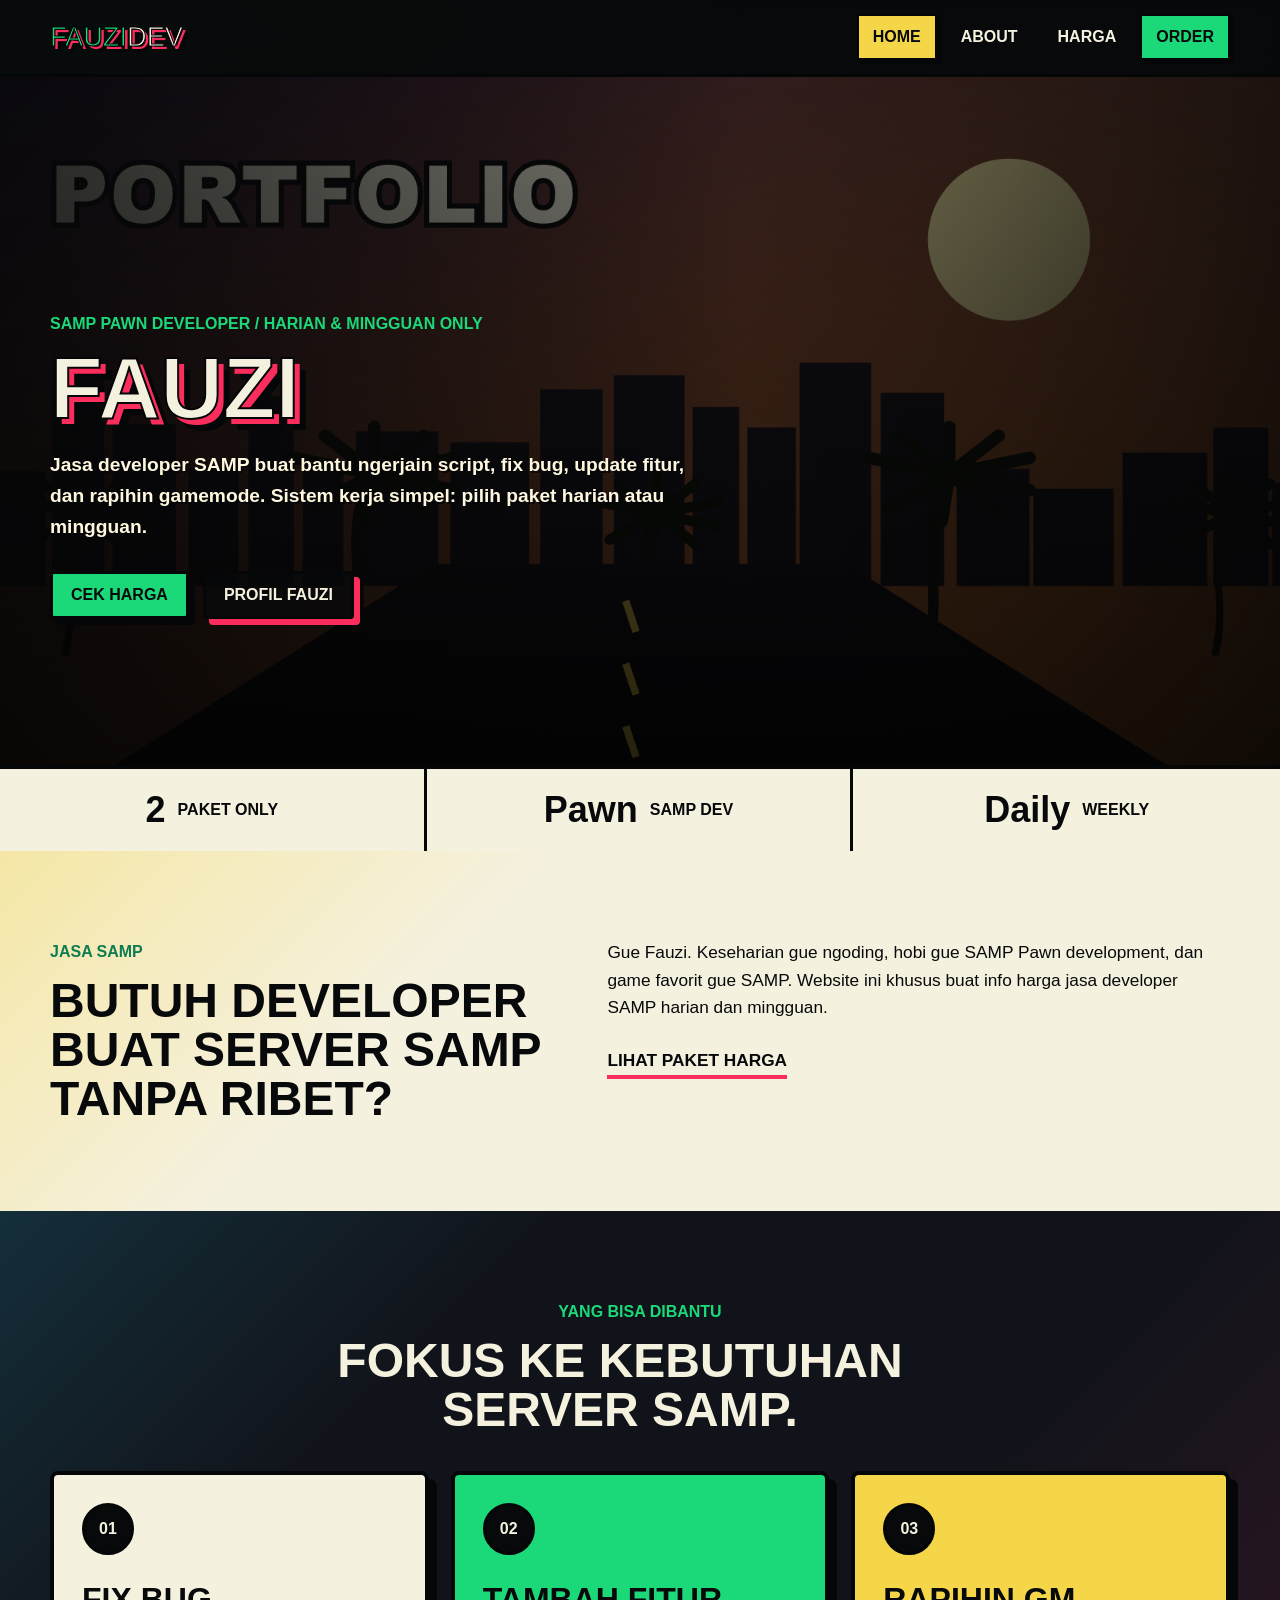
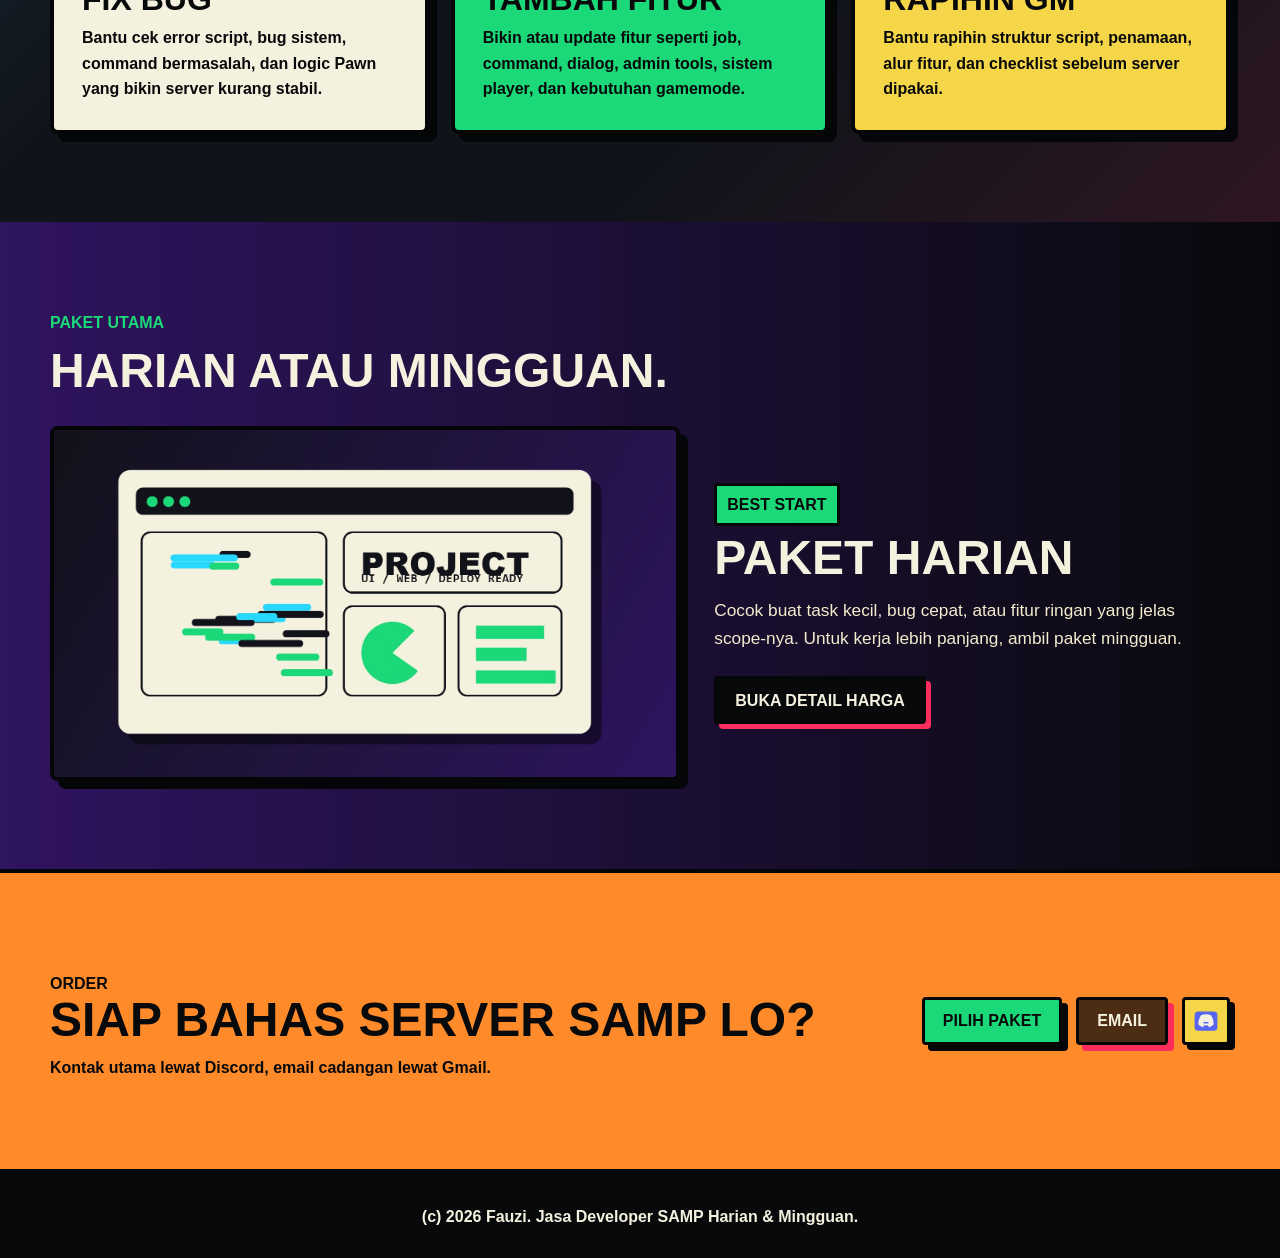
==== index.html @ d7836658 "Add files via upload" ====
<!doctype html>
<html lang="id">
  <head>
    <meta charset="utf-8">
    <meta name="viewport" content="width=device-width, initial-scale=1">
    <meta name="description" content="Jasa developer SAMP Pawn harian dan mingguan oleh Fauzi.">
    <title>Fauzi | Jasa Developer SAMP</title>
    <link rel="stylesheet" href="css/style.css">
    <link rel="icon" href="assets/icons/github-icon.svg" type="image/svg+xml">
  </head>
  <body>
    <a class="skip-link" href="#main-content">Lewati ke konten</a>

    <header class="site-header">
      <nav class="nav-shell" aria-label="Navigasi utama">
        <a class="brand" href="index.html" aria-label="Kembali ke beranda">
          <span>fauzi</span>dev
        </a>
        <button class="nav-toggle" type="button" aria-expanded="false" aria-controls="nav-menu" aria-label="Buka menu">
          <span></span>
          <span></span>
          <span></span>
        </button>
        <ul class="nav-menu" id="nav-menu">
          <li><a href="index.html">Home</a></li>
          <li><a href="about.html">About</a></li>
          <li><a href="projects.html">Harga</a></li>
          <li><a class="nav-cta" href="projects.html#harga">Order</a></li>
        </ul>
      </nav>
    </header>

    <main id="main-content">
      <section class="hero">
        <div class="hero-shade"></div>
        <div class="hero-content reveal">
          <p class="eyebrow">SAMP Pawn developer / harian &amp; mingguan only</p>
          <h1 class="graffiti-title" data-text="Fauzi">Fauzi</h1>
          <p class="hero-copy">
            Jasa developer SAMP buat bantu ngerjain script, fix bug, update fitur,
            dan rapihin gamemode. Sistem kerja simpel: pilih paket harian atau mingguan.
          </p>
          <div class="hero-actions">
            <a class="btn btn-primary" href="projects.html#harga">Cek Harga</a>
            <a class="btn btn-ghost" href="about.html">Profil Fauzi</a>
          </div>
        </div>

        <div class="hero-strip" aria-label="Ringkasan jasa">
          <div>
            <strong>2</strong>
            <span>Paket Only</span>
          </div>
          <div>
            <strong>Pawn</strong>
            <span>SAMP Dev</span>
          </div>
          <div>
            <strong>Daily</strong>
            <span>Weekly</span>
          </div>
        </div>
      </section>

      <section class="section intro-band">
        <div class="container two-column">
          <div class="section-heading reveal">
            <p class="eyebrow">Jasa SAMP</p>
            <h2>Butuh developer buat server SAMP tanpa ribet?</h2>
          </div>
          <div class="intro-copy reveal">
            <p>
              Gue Fauzi. Keseharian gue ngoding, hobi gue SAMP Pawn development,
              dan game favorit gue SAMP. Website ini khusus buat info harga jasa
              developer SAMP harian dan mingguan.
            </p>
            <a class="text-link" href="projects.html#harga">Lihat paket harga</a>
          </div>
        </div>
      </section>

      <section class="section skill-band">
        <div class="container">
          <div class="section-heading center reveal">
            <p class="eyebrow">Yang bisa dibantu</p>
            <h2>Fokus ke kebutuhan server SAMP.</h2>
          </div>
          <div class="skill-grid">
            <article class="skill-card reveal">
              <span class="skill-number">01</span>
              <h3>Fix Bug</h3>
              <p>Bantu cek error script, bug sistem, command bermasalah, dan logic Pawn yang bikin server kurang stabil.</p>
            </article>
            <article class="skill-card reveal">
              <span class="skill-number">02</span>
              <h3>Tambah Fitur</h3>
              <p>Bikin atau update fitur seperti job, command, dialog, admin tools, sistem player, dan kebutuhan gamemode.</p>
            </article>
            <article class="skill-card reveal">
              <span class="skill-number">03</span>
              <h3>Rapihin GM</h3>
              <p>Bantu rapihin struktur script, penamaan, alur fitur, dan checklist sebelum server dipakai.</p>
            </article>
          </div>
        </div>
      </section>

      <section class="section featured-band">
        <div class="container">
          <div class="section-heading reveal">
            <p class="eyebrow">Paket utama</p>
            <h2>Harian atau mingguan.</h2>
          </div>
          <div class="featured-project">
            <img src="assets/images/mockup-project1.jpg" alt="Mockup layanan developer SAMP">
            <div class="featured-copy reveal">
              <span class="project-tag">Best Start</span>
              <h3>Paket Harian</h3>
              <p>
                Cocok buat task kecil, bug cepat, atau fitur ringan yang jelas scope-nya.
                Untuk kerja lebih panjang, ambil paket mingguan.
              </p>
              <a class="btn btn-dark" href="projects.html#harga">Buka Detail Harga</a>
            </div>
          </div>
        </div>
      </section>

      <section class="section contact-band">
        <div class="container contact-panel reveal">
          <div>
            <p class="eyebrow">Order</p>
            <h2>Siap bahas server SAMP lo?</h2>
            <p>Kontak utama lewat Discord, email cadangan lewat Gmail.</p>
          </div>
          <div class="contact-actions">
            <a class="btn btn-primary" href="projects.html#harga">Pilih Paket</a>
            <a class="btn btn-ghost" href="mailto:Fluzyyxstore@gmail.com">Email</a>
            <a class="icon-link" href="https://discord.com/users/1318970252138385441" target="_blank" rel="noopener" aria-label="Buka Discord Fauzi" title="Discord Fauzi">
              <img src="assets/icons/discord-icon.svg" alt="">
            </a>
          </div>
        </div>
      </section>
    </main>

    <footer class="site-footer">
      <p>(c) <span id="year"></span> Fauzi. Jasa Developer SAMP Harian &amp; Mingguan.</p>
    </footer>

    <script src="js/script.js"></script>
  </body>
</html>
---- css/style.css ----
:root {
  --ink: #08090a;
  --ink-soft: #11131a;
  --paper: #f5f1df;
  --muted: #cfc6a9;
  --acid: #1bd978;
  --sun: #f5d648;
  --hot: #fb2d5d;
  --cyan: #28d8ff;
  --orange: #ff8a2a;
  --violet: #2f145f;
  --line: #050608;
  --max-width: 1180px;
  --radius: 8px;
  --shadow: 8px 8px 0 var(--line);
}

*,
*::before,
*::after {
  box-sizing: border-box;
  letter-spacing: 0;
}

html {
  scroll-behavior: smooth;
}

body {
  margin: 0;
  color: var(--paper);
  background: var(--ink);
  font-family: "Trebuchet MS", Arial, sans-serif;
  line-height: 1.6;
  overflow-x: hidden;
}

body::before {
  content: "";
  position: fixed;
  inset: 0;
  z-index: -1;
  pointer-events: none;
  background:
    repeating-linear-gradient(0deg, rgba(255, 255, 255, 0.035) 0 1px, transparent 1px 4px),
    linear-gradient(135deg, rgba(27, 217, 120, 0.12), transparent 35%),
    linear-gradient(315deg, rgba(251, 45, 93, 0.14), transparent 36%);
}

img {
  display: block;
  max-width: 100%;
}

a {
  color: inherit;
  text-decoration: none;
}

button,
input,
textarea {
  font: inherit;
}

.skip-link {
  position: absolute;
  top: -120px;
  left: 16px;
  z-index: 50;
  padding: 10px 14px;
  color: var(--ink);
  background: var(--sun);
  border: 3px solid var(--line);
}

.skip-link:focus {
  top: 16px;
}

.site-header {
  position: sticky;
  top: 0;
  z-index: 40;
  background: rgba(8, 9, 10, 0.9);
  border-bottom: 3px solid var(--line);
  backdrop-filter: blur(14px);
}

.nav-shell {
  width: min(100% - 32px, var(--max-width));
  height: 74px;
  margin: 0 auto;
  display: flex;
  align-items: center;
  justify-content: space-between;
  gap: 24px;
}

.brand {
  color: var(--paper);
  font-family: Impact, Haettenschweiler, "Arial Black", sans-serif;
  font-size: 1.7rem;
  line-height: 1;
  text-transform: uppercase;
  -webkit-text-stroke: 1px var(--line);
  text-shadow: 3px 3px 0 var(--hot), 6px 6px 0 var(--line);
  white-space: nowrap;
}

.brand span {
  color: var(--acid);
}

.nav-menu {
  display: flex;
  align-items: center;
  gap: 8px;
  padding: 0;
  margin: 0;
  list-style: none;
}

.nav-menu a {
  display: inline-flex;
  align-items: center;
  justify-content: center;
  min-height: 42px;
  padding: 8px 14px;
  color: var(--paper);
  border: 2px solid transparent;
  font-weight: 800;
  text-transform: uppercase;
}

.nav-menu a:hover,
.nav-menu a:focus-visible,
.nav-menu a[aria-current="page"] {
  color: var(--ink);
  background: var(--sun);
  border-color: var(--line);
  outline: none;
  box-shadow: 4px 4px 0 var(--line);
}

.nav-menu .nav-cta {
  color: var(--ink);
  background: var(--acid);
  border-color: var(--line);
  box-shadow: 4px 4px 0 var(--line);
}

.nav-toggle {
  width: 46px;
  height: 42px;
  display: none;
  flex-direction: column;
  align-items: center;
  justify-content: center;
  gap: 5px;
  color: var(--paper);
  background: var(--ink);
  border: 2px solid var(--paper);
  border-radius: 4px;
  cursor: pointer;
}

.nav-toggle span {
  width: 24px;
  height: 3px;
  background: currentColor;
}

.container {
  width: min(100% - 32px, var(--max-width));
  margin: 0 auto;
}

.section {
  padding: 88px 0;
}

.two-column {
  display: grid;
  grid-template-columns: minmax(0, 0.9fr) minmax(0, 1.1fr);
  gap: 48px;
  align-items: start;
}

.eyebrow {
  margin: 0 0 12px;
  color: var(--acid);
  font-weight: 900;
  text-transform: uppercase;
}

.section-heading h2,
.contact-panel h2,
.featured-copy h3,
.project-body h2,
.timeline-item h3 {
  margin: 0;
  font-family: Impact, Haettenschweiler, "Arial Black", sans-serif;
  line-height: 1.02;
  text-transform: uppercase;
}

.section-heading h2 {
  max-width: 720px;
  font-size: 3rem;
}

.section-heading.center {
  max-width: 760px;
  margin: 0 auto 36px;
  text-align: center;
}

.intro-copy {
  color: inherit;
  font-size: 1.08rem;
}

.intro-copy p:first-child {
  margin-top: 0;
}

.text-link {
  display: inline-flex;
  margin-top: 8px;
  color: var(--ink);
  font-weight: 900;
  text-transform: uppercase;
  border-bottom: 4px solid var(--hot);
}

.btn {
  min-height: 48px;
  display: inline-flex;
  align-items: center;
  justify-content: center;
  padding: 12px 18px;
  border: 3px solid var(--line);
  border-radius: 4px;
  font-weight: 900;
  line-height: 1.1;
  text-align: center;
  text-transform: uppercase;
  cursor: pointer;
  transition: transform 180ms ease, box-shadow 180ms ease, background 180ms ease;
}

.btn:hover,
.btn:focus-visible {
  transform: translate(-2px, -2px);
  outline: none;
}

.btn-primary {
  color: var(--ink);
  background: var(--acid);
  box-shadow: 6px 6px 0 var(--line);
}

.btn-ghost {
  color: var(--paper);
  background: rgba(8, 9, 10, 0.72);
  box-shadow: 6px 6px 0 var(--hot);
}

.btn-dark {
  color: var(--paper);
  background: var(--ink);
  box-shadow: 5px 5px 0 var(--hot);
}

.hero {
  min-height: 86vh;
  position: relative;
  display: flex;
  align-items: center;
  overflow: hidden;
  padding: 120px 24px 118px;
  background:
    linear-gradient(90deg, rgba(8, 9, 10, 0.82), rgba(8, 9, 10, 0.34) 58%, rgba(8, 9, 10, 0.78)),
    url("../assets/images/hero-street.jpg") center / cover no-repeat;
}

.hero-shade {
  position: absolute;
  inset: 0;
  background:
    linear-gradient(180deg, rgba(8, 9, 10, 0.2), rgba(8, 9, 10, 0.85)),
    repeating-linear-gradient(90deg, rgba(255, 255, 255, 0.06) 0 1px, transparent 1px 9px);
  mix-blend-mode: multiply;
}

.hero-content {
  position: relative;
  z-index: 1;
  width: min(100%, var(--max-width));
  margin: 0 auto;
}

.graffiti-title {
  max-width: 900px;
  margin: 0 0 22px;
  color: var(--paper);
  font-family: Impact, Haettenschweiler, "Arial Black", sans-serif;
  font-size: 5.4rem;
  line-height: 0.92;
  text-transform: uppercase;
  overflow-wrap: anywhere;
  -webkit-text-stroke: 2px var(--line);
  text-shadow: 6px 6px 0 var(--hot), 12px 12px 0 var(--line);
}

.graffiti-title.small {
  font-size: 4.3rem;
}

.hero-copy,
.page-lead {
  max-width: 650px;
  margin: 0 0 28px;
  color: #fff8df;
  font-size: 1.2rem;
  font-weight: 700;
  text-shadow: 2px 2px 0 var(--line);
}

.hero-actions,
.contact-actions,
.project-links {
  display: flex;
  flex-wrap: wrap;
  gap: 14px;
  align-items: center;
}

.hero-strip {
  position: absolute;
  right: 0;
  bottom: 0;
  left: 0;
  z-index: 2;
  display: grid;
  grid-template-columns: repeat(3, minmax(0, 1fr));
  color: var(--ink);
  background: var(--paper);
  border-top: 4px solid var(--line);
}

.hero-strip div {
  min-height: 82px;
  display: flex;
  align-items: center;
  justify-content: center;
  gap: 12px;
  padding: 14px;
  border-right: 3px solid var(--line);
}

.hero-strip div:last-child {
  border-right: 0;
}

.hero-strip strong {
  font-family: Impact, Haettenschweiler, "Arial Black", sans-serif;
  font-size: 2.25rem;
  line-height: 1;
}

.hero-strip span {
  font-weight: 900;
  text-transform: uppercase;
}

.intro-band,
.bio-band,
.projects-band {
  color: var(--ink);
  background:
    linear-gradient(135deg, rgba(245, 214, 72, 0.38), transparent 34%),
    var(--paper);
}

.intro-band .eyebrow,
.bio-band .eyebrow,
.projects-band .eyebrow {
  color: #0d7c50;
}

.skill-band {
  background:
    linear-gradient(135deg, rgba(40, 216, 255, 0.14), transparent 30%),
    linear-gradient(315deg, rgba(251, 45, 93, 0.12), transparent 36%),
    var(--ink-soft);
}

.skill-grid,
.project-grid,
.stats-grid {
  display: grid;
  grid-template-columns: repeat(3, minmax(0, 1fr));
  gap: 22px;
}

.skill-card,
.stat-card,
.project-card,
.timeline-item {
  border: 4px solid var(--line);
  border-radius: var(--radius);
  box-shadow: var(--shadow);
}

.skill-card {
  min-height: 260px;
  position: relative;
  padding: 28px;
  color: var(--ink);
  background: var(--paper);
}

.skill-card:nth-child(2) {
  background: var(--acid);
}

.skill-card:nth-child(3) {
  background: var(--sun);
}

.skill-number {
  display: inline-flex;
  width: 52px;
  height: 52px;
  align-items: center;
  justify-content: center;
  margin-bottom: 28px;
  color: var(--paper);
  background: var(--ink);
  border: 3px solid var(--line);
  border-radius: 50%;
  font-weight: 900;
}

.skill-card h3 {
  margin: 0 0 10px;
  font-family: Impact, Haettenschweiler, "Arial Black", sans-serif;
  font-size: 2rem;
  line-height: 1;
  text-transform: uppercase;
}

.skill-card p {
  margin: 0;
  font-weight: 700;
}

.featured-band {
  background:
    linear-gradient(90deg, rgba(47, 20, 95, 0.92), rgba(8, 9, 10, 0.98)),
    var(--violet);
}

.featured-project {
  display: grid;
  grid-template-columns: minmax(0, 1.1fr) minmax(320px, 0.9fr);
  gap: 34px;
  align-items: center;
  margin-top: 30px;
}

.featured-project img {
  width: 100%;
  aspect-ratio: 16 / 9;
  object-fit: cover;
  border: 4px solid var(--line);
  border-radius: var(--radius);
  box-shadow: var(--shadow);
}

.featured-copy {
  padding: 8px 0;
}

.featured-copy h3 {
  margin: 8px 0 14px;
  font-size: 3rem;
}

.featured-copy p {
  margin: 0 0 24px;
  color: #f4ebcf;
  font-size: 1.08rem;
}

.project-tag {
  display: inline-flex;
  padding: 6px 10px;
  color: var(--ink);
  background: var(--acid);
  border: 3px solid var(--line);
  border-radius: 3px;
  font-weight: 900;
  text-transform: uppercase;
}

.project-tag.pink {
  background: var(--hot);
}

.project-tag.yellow {
  background: var(--sun);
}

.contact-band {
  color: var(--ink);
  background: var(--orange);
  border-top: 4px solid var(--line);
  border-bottom: 4px solid var(--line);
}

.contact-panel {
  display: grid;
  grid-template-columns: minmax(0, 1fr) auto;
  gap: 28px;
  align-items: center;
}

.contact-panel .eyebrow {
  color: var(--ink);
}

.contact-panel h2 {
  font-size: 3rem;
}

.contact-panel p {
  margin: 10px 0 0;
  font-weight: 800;
}

.page-hero {
  min-height: 430px;
  display: flex;
  align-items: center;
  padding: 92px 0 74px;
  background:
    linear-gradient(90deg, rgba(8, 9, 10, 0.88), rgba(8, 9, 10, 0.45), rgba(8, 9, 10, 0.82)),
    url("../assets/images/hero-street.jpg") center / cover no-repeat;
  border-bottom: 4px solid var(--line);
}

.page-hero-grid {
  display: grid;
  grid-template-columns: minmax(0, 1fr) 340px;
  gap: 44px;
  align-items: center;
}

.page-hero p {
  max-width: 670px;
  margin: 0;
  color: #fff8df;
  font-size: 1.16rem;
  font-weight: 800;
  text-shadow: 2px 2px 0 var(--line);
}

.profile-frame {
  margin: 0;
}

.profile-frame img {
  width: 100%;
  aspect-ratio: 1;
  object-fit: cover;
  background: var(--sun);
  border: 5px solid var(--line);
  border-radius: var(--radius);
  box-shadow: var(--shadow);
}

.stats-band {
  background: var(--ink);
}

.stat-card {
  min-height: 155px;
  padding: 24px;
  color: var(--ink);
  background: var(--sun);
}

.stat-card:nth-child(2) {
  background: var(--acid);
}

.stat-card:nth-child(3) {
  background: var(--hot);
}

.stat-card:nth-child(4) {
  background: var(--cyan);
}

.stat-card strong {
  display: block;
  font-family: Impact, Haettenschweiler, "Arial Black", sans-serif;
  font-size: 2.4rem;
  line-height: 1;
  text-transform: uppercase;
}

.stat-card span {
  display: block;
  margin-top: 10px;
  font-weight: 900;
}

.timeline-band {
  background:
    linear-gradient(135deg, rgba(245, 214, 72, 0.12), transparent 32%),
    var(--ink-soft);
}

.timeline {
  display: grid;
  gap: 18px;
}

.timeline-item {
  display: grid;
  grid-template-columns: 110px minmax(0, 0.7fr) minmax(0, 1fr);
  gap: 22px;
  align-items: center;
  padding: 22px;
  color: var(--ink);
  background: var(--paper);
}

.timeline-item span {
  display: inline-flex;
  min-height: 48px;
  align-items: center;
  justify-content: center;
  color: var(--paper);
  background: var(--ink);
  border: 3px solid var(--line);
  border-radius: 4px;
  font-weight: 900;
}

.timeline-item h3 {
  font-size: 1.8rem;
}

.timeline-item p {
  margin: 0;
  font-weight: 700;
}

.filter-bar {
  display: flex;
  flex-wrap: wrap;
  gap: 12px;
  margin-bottom: 28px;
}

.filter-btn {
  min-height: 44px;
  padding: 9px 16px;
  color: var(--ink);
  background: var(--paper);
  border: 3px solid var(--line);
  border-radius: 4px;
  font-weight: 900;
  text-transform: uppercase;
  cursor: pointer;
  box-shadow: 4px 4px 0 var(--line);
}

.filter-btn.active,
.filter-btn:hover,
.filter-btn:focus-visible {
  background: var(--acid);
  outline: none;
}

.project-card {
  overflow: hidden;
  color: var(--ink);
  background: var(--paper);
}

.project-card[hidden] {
  display: none;
}

.project-card img {
  width: 100%;
  aspect-ratio: 16 / 9;
  object-fit: cover;
  border-bottom: 4px solid var(--line);
}

.project-body {
  padding: 20px;
}

.project-body h2 {
  margin-top: 14px;
  font-size: 2.1rem;
}

.project-body p {
  margin: 10px 0 18px;
  font-weight: 700;
}

.project-body .price {
  display: inline-flex;
  margin: 14px 0 8px;
  padding: 7px 11px;
  color: var(--paper);
  background: var(--ink);
  border: 3px solid var(--line);
  border-radius: 4px;
  font-family: Impact, Haettenschweiler, "Arial Black", sans-serif;
  font-size: 1.55rem;
  line-height: 1;
  text-transform: uppercase;
  box-shadow: 4px 4px 0 var(--hot);
}

.tech-list {
  display: flex;
  flex-wrap: wrap;
  gap: 8px;
  margin-bottom: 20px;
}

.tech-list span {
  padding: 5px 9px;
  color: var(--paper);
  background: var(--ink);
  border-radius: 3px;
  font-size: 0.9rem;
  font-weight: 900;
}

.icon-link {
  width: 48px;
  height: 48px;
  display: inline-flex;
  align-items: center;
  justify-content: center;
  background: var(--sun);
  border: 3px solid var(--line);
  border-radius: 4px;
  box-shadow: 5px 5px 0 var(--line);
}

.icon-link img {
  width: 28px;
  height: 28px;
  border: 0;
}

.site-footer {
  padding: 28px 16px;
  color: var(--paper);
  background: var(--ink);
  border-top: 3px solid var(--line);
  text-align: center;
}

.site-footer p {
  margin: 0;
  font-weight: 800;
}

.reveal {
  opacity: 0;
  transform: translateY(18px);
  transition: opacity 520ms ease, transform 520ms ease;
}

.reveal.visible {
  opacity: 1;
  transform: translateY(0);
}

@media (max-width: 980px) {
  .nav-toggle {
    display: inline-flex;
  }

  .nav-menu {
    position: fixed;
    top: 74px;
    right: 0;
    left: 0;
    display: grid;
    gap: 0;
    padding: 12px 16px 18px;
    background: rgba(8, 9, 10, 0.96);
    border-bottom: 4px solid var(--line);
    transform: translateY(-130%);
    transition: transform 220ms ease;
  }

  .nav-open .nav-menu {
    transform: translateY(0);
  }

  .nav-menu a {
    justify-content: flex-start;
    min-height: 50px;
  }

  .graffiti-title {
    font-size: 4rem;
  }

  .graffiti-title.small {
    font-size: 3.4rem;
  }

  .two-column,
  .featured-project,
  .page-hero-grid,
  .contact-panel {
    grid-template-columns: 1fr;
  }

  .skill-grid,
  .project-grid,
  .stats-grid {
    grid-template-columns: repeat(2, minmax(0, 1fr));
  }

  .timeline-item {
    grid-template-columns: 90px minmax(0, 1fr);
  }

  .timeline-item p {
    grid-column: 2;
  }

  .profile-frame {
    max-width: 340px;
  }
}

@media (max-width: 680px) {
  .nav-shell {
    width: min(100% - 24px, var(--max-width));
  }

  .brand {
    font-size: 1.35rem;
    text-shadow: 2px 2px 0 var(--hot), 4px 4px 0 var(--line);
  }

  .hero {
    min-height: auto;
    align-items: flex-start;
    padding: 112px 16px 0;
  }

  .hero-content {
    padding-bottom: 34px;
  }

  .graffiti-title,
  .graffiti-title.small {
    font-size: 2.8rem;
    text-shadow: 4px 4px 0 var(--hot), 8px 8px 0 var(--line);
  }

  .hero-copy,
  .page-lead,
  .page-hero p {
    font-size: 1rem;
  }

  .hero-strip {
    position: relative;
    grid-template-columns: 1fr;
    margin: 0 -16px;
  }

  .hero-strip div {
    justify-content: space-between;
    min-height: 68px;
    border-right: 0;
    border-bottom: 3px solid var(--line);
  }

  .hero-strip div:last-child {
    border-bottom: 0;
  }

  .section {
    padding: 64px 0;
  }

  .section-heading h2,
  .featured-copy h3,
  .contact-panel h2 {
    font-size: 2.25rem;
  }

  .skill-grid,
  .project-grid,
  .stats-grid {
    grid-template-columns: 1fr;
  }

  .skill-card {
    min-height: 220px;
  }

  .page-hero {
    min-height: 360px;
    padding: 76px 0 56px;
  }

  .timeline-item {
    grid-template-columns: 1fr;
  }

  .timeline-item p {
    grid-column: auto;
  }

  .hero-actions,
  .contact-actions,
  .project-links {
    align-items: stretch;
  }

  .btn {
    width: 100%;
  }

  .icon-link {
    width: 100%;
  }
}

@media (prefers-reduced-motion: reduce) {
  html {
    scroll-behavior: auto;
  }

  *,
  *::before,
  *::after {
    transition-duration: 0.01ms !important;
    animation-duration: 0.01ms !important;
    animation-iteration-count: 1 !important;
  }

  .reveal {
    opacity: 1;
    transform: none;
  }
}
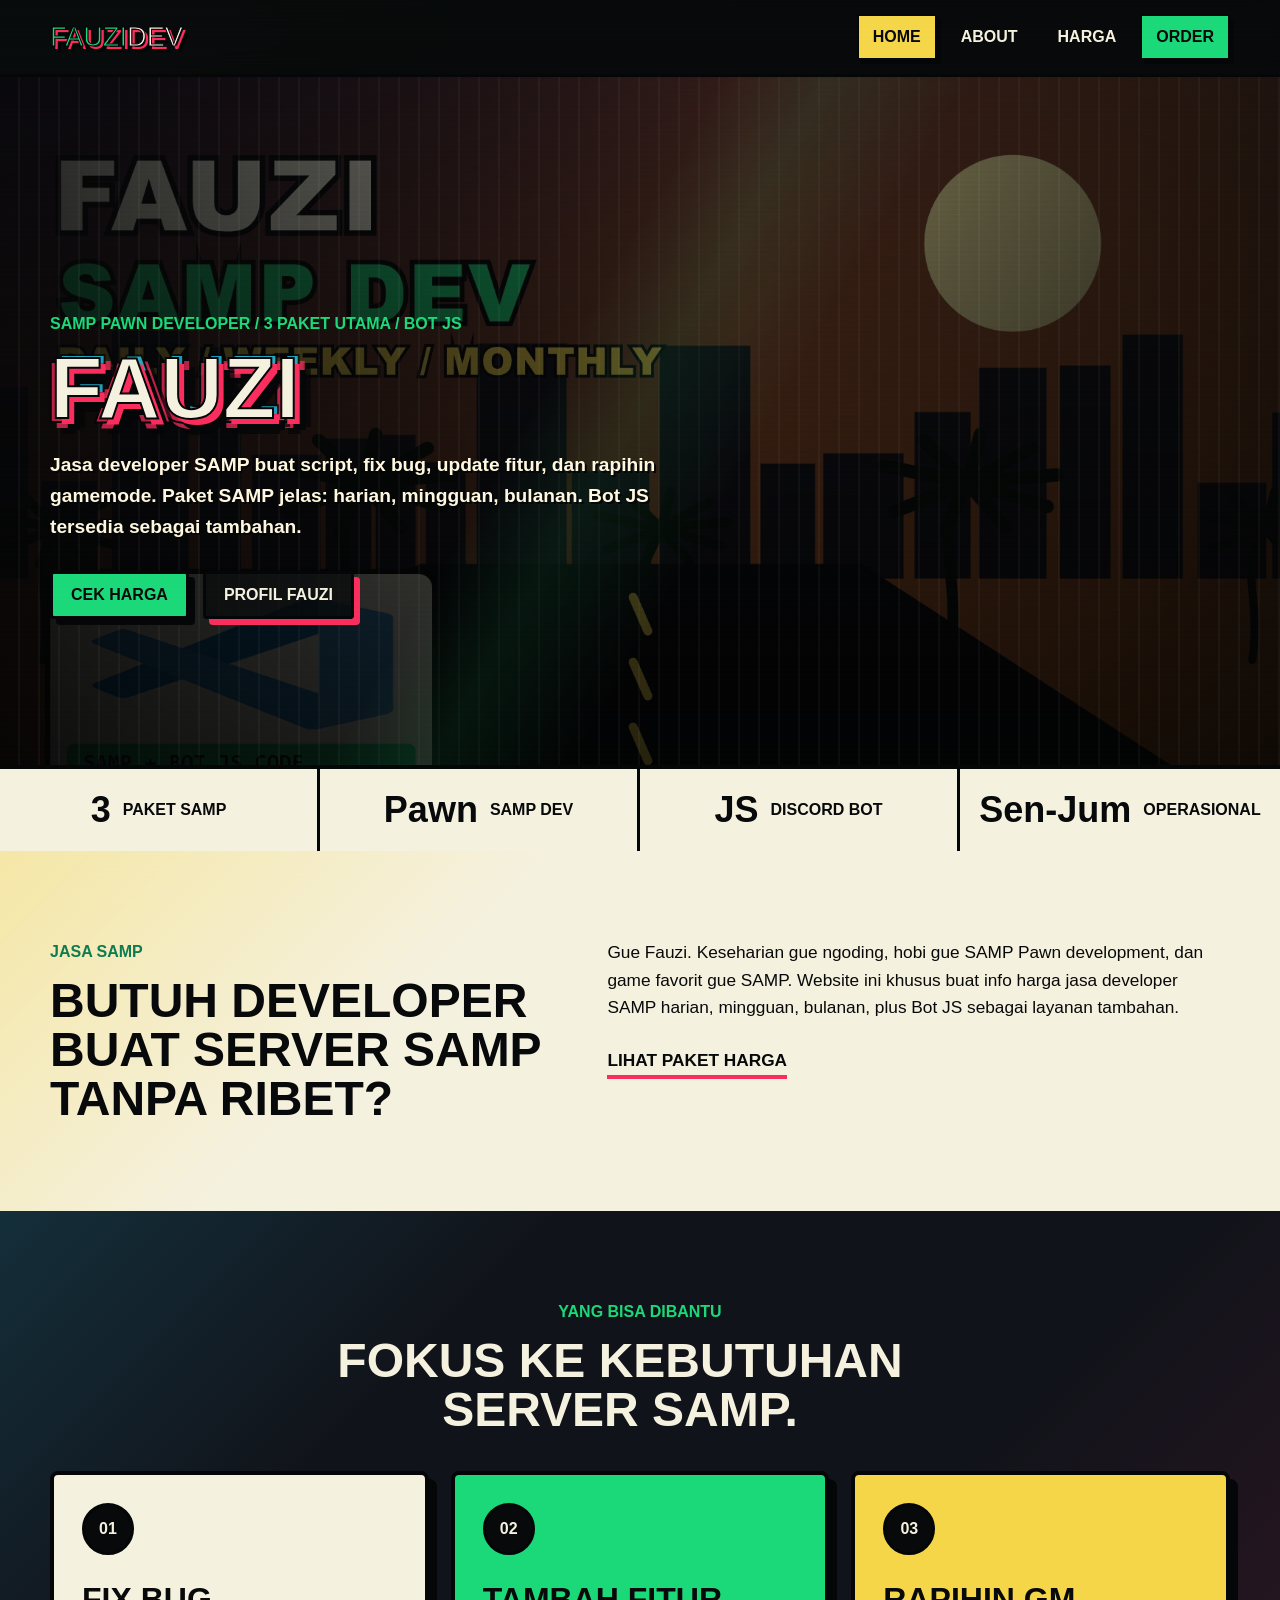
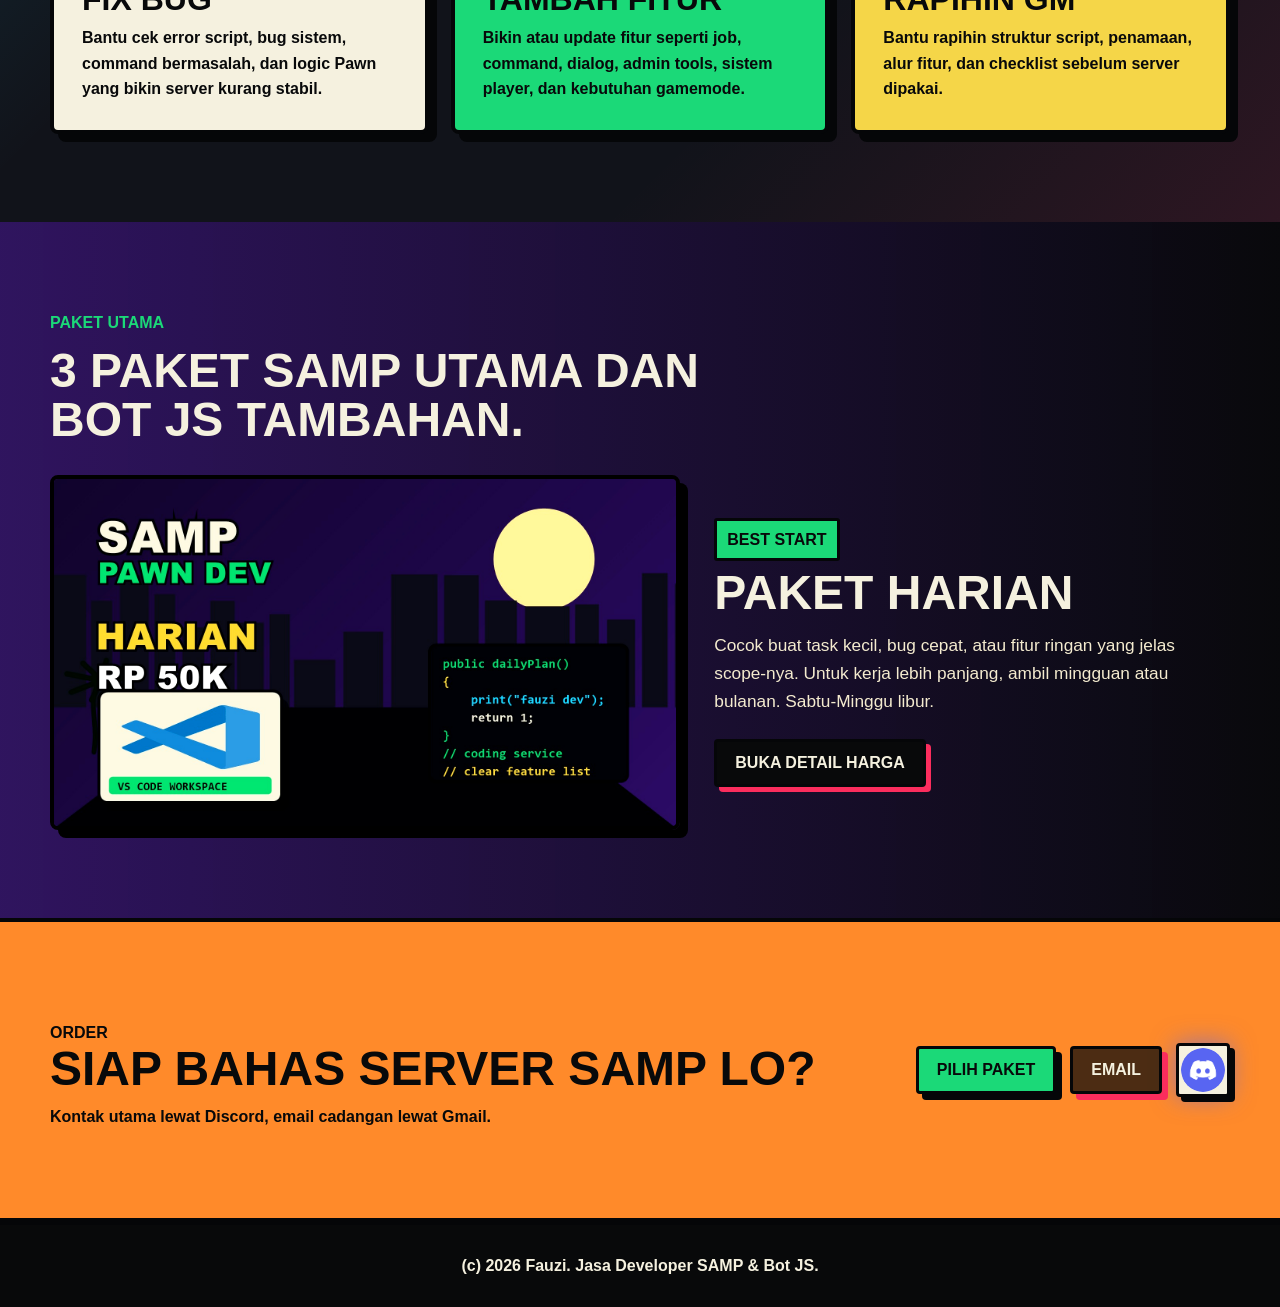
==== commit 191791ca: "Add files via upload" ====
--- a/index.html
+++ b/index.html
@@ -3,7 +3,7 @@
   <head>
     <meta charset="utf-8">
     <meta name="viewport" content="width=device-width, initial-scale=1">
-    <meta name="description" content="Jasa developer SAMP Pawn harian dan mingguan oleh Fauzi.">
+    <meta name="description" content="Jasa developer SAMP Pawn dan Bot JS oleh Fauzi, paket harian, mingguan, bulanan, dan bot Discord.">
     <title>Fauzi | Jasa Developer SAMP</title>
     <link rel="stylesheet" href="css/style.css">
     <link rel="icon" href="assets/icons/github-icon.svg" type="image/svg+xml">
@@ -34,11 +34,11 @@
       <section class="hero">
         <div class="hero-shade"></div>
         <div class="hero-content reveal">
-          <p class="eyebrow">SAMP Pawn developer / harian &amp; mingguan only</p>
+          <p class="eyebrow">SAMP Pawn developer / 3 paket utama / Bot JS</p>
           <h1 class="graffiti-title" data-text="Fauzi">Fauzi</h1>
           <p class="hero-copy">
-            Jasa developer SAMP buat bantu ngerjain script, fix bug, update fitur,
-            dan rapihin gamemode. Sistem kerja simpel: pilih paket harian atau mingguan.
+            Jasa developer SAMP buat script, fix bug, update fitur, dan rapihin gamemode.
+            Paket SAMP jelas: harian, mingguan, bulanan. Bot JS tersedia sebagai tambahan.
           </p>
           <div class="hero-actions">
             <a class="btn btn-primary" href="projects.html#harga">Cek Harga</a>
@@ -48,16 +48,20 @@
 
         <div class="hero-strip" aria-label="Ringkasan jasa">
           <div>
-            <strong>2</strong>
-            <span>Paket Only</span>
+            <strong>3</strong>
+            <span>Paket SAMP</span>
           </div>
           <div>
             <strong>Pawn</strong>
             <span>SAMP Dev</span>
           </div>
           <div>
-            <strong>Daily</strong>
-            <span>Weekly</span>
+            <strong>JS</strong>
+            <span>Discord Bot</span>
+          </div>
+          <div>
+            <strong>Sen-Jum</strong>
+            <span>Operasional</span>
           </div>
         </div>
       </section>
@@ -72,7 +76,7 @@
             <p>
               Gue Fauzi. Keseharian gue ngoding, hobi gue SAMP Pawn development,
               dan game favorit gue SAMP. Website ini khusus buat info harga jasa
-              developer SAMP harian dan mingguan.
+              developer SAMP harian, mingguan, bulanan, plus Bot JS sebagai layanan tambahan.
             </p>
             <a class="text-link" href="projects.html#harga">Lihat paket harga</a>
           </div>
@@ -109,16 +113,16 @@
         <div class="container">
           <div class="section-heading reveal">
             <p class="eyebrow">Paket utama</p>
-            <h2>Harian atau mingguan.</h2>
+            <h2>3 paket SAMP utama dan Bot JS tambahan.</h2>
           </div>
           <div class="featured-project">
-            <img src="assets/images/mockup-project1.jpg" alt="Mockup layanan developer SAMP">
+            <img src="assets/images/price-daily.jpg" alt="Poster paket harian developer SAMP">
             <div class="featured-copy reveal">
               <span class="project-tag">Best Start</span>
               <h3>Paket Harian</h3>
               <p>
                 Cocok buat task kecil, bug cepat, atau fitur ringan yang jelas scope-nya.
-                Untuk kerja lebih panjang, ambil paket mingguan.
+                Untuk kerja lebih panjang, ambil mingguan atau bulanan. Sabtu-Minggu libur.
               </p>
               <a class="btn btn-dark" href="projects.html#harga">Buka Detail Harga</a>
             </div>
@@ -136,8 +140,8 @@
           <div class="contact-actions">
             <a class="btn btn-primary" href="projects.html#harga">Pilih Paket</a>
             <a class="btn btn-ghost" href="mailto:Fluzyyxstore@gmail.com">Email</a>
-            <a class="icon-link" href="https://discord.com/users/1318970252138385441" target="_blank" rel="noopener" aria-label="Buka Discord Fauzi" title="Discord Fauzi">
-              <img src="assets/icons/discord-icon.svg" alt="">
+            <a class="icon-link discord-link discord-order" href="https://discord.com/users/1318970252138385441" target="_blank" rel="noopener" data-message="Halo kak, saya ingin bertanya tentang jasa dev SAMP. Fitur fitur yang saya butuhkan:" aria-label="Buka Discord Fauzi" title="Discord Fauzi">
+              <img src="assets/icons/discord-logo.png" alt="">
             </a>
           </div>
         </div>
@@ -145,7 +149,7 @@
     </main>
 
     <footer class="site-footer">
-      <p>(c) <span id="year"></span> Fauzi. Jasa Developer SAMP Harian &amp; Mingguan.</p>
+      <p>(c) <span id="year"></span> Fauzi. Jasa Developer SAMP &amp; Bot JS.</p>
     </footer>
 
     <script src="js/script.js"></script>
--- a/css/style.css
+++ b/css/style.css
@@ -47,6 +47,18 @@
     linear-gradient(315deg, rgba(251, 45, 93, 0.14), transparent 36%);
 }
 
+body::after {
+  content: "";
+  position: fixed;
+  inset: 0;
+  z-index: 60;
+  pointer-events: none;
+  opacity: 0.18;
+  background: repeating-linear-gradient(0deg, rgba(255, 255, 255, 0.14) 0 1px, transparent 1px 5px);
+  mix-blend-mode: overlay;
+  animation: scan-drift 7s linear infinite;
+}
+
 img {
   display: block;
   max-width: 100%;
@@ -235,6 +247,7 @@
 }
 
 .btn {
+  position: relative;
   min-height: 48px;
   display: inline-flex;
   align-items: center;
@@ -247,13 +260,31 @@
   text-align: center;
   text-transform: uppercase;
   cursor: pointer;
+  overflow: hidden;
   transition: transform 180ms ease, box-shadow 180ms ease, background 180ms ease;
+}
+
+.btn::after {
+  content: "";
+  position: absolute;
+  top: -90%;
+  left: -45%;
+  width: 34%;
+  height: 280%;
+  background: rgba(255, 255, 255, 0.42);
+  transform: rotate(22deg) translateX(-260%);
+  transition: transform 480ms ease;
 }
 
 .btn:hover,
 .btn:focus-visible {
   transform: translate(-2px, -2px);
   outline: none;
+}
+
+.btn:hover::after,
+.btn:focus-visible::after {
+  transform: rotate(22deg) translateX(640%);
 }
 
 .btn-primary {
@@ -284,11 +315,27 @@
   background:
     linear-gradient(90deg, rgba(8, 9, 10, 0.82), rgba(8, 9, 10, 0.34) 58%, rgba(8, 9, 10, 0.78)),
     url("../assets/images/hero-street.jpg") center / cover no-repeat;
+  animation: hero-pan 18s ease-in-out infinite alternate;
+}
+
+.hero::before {
+  content: "";
+  position: absolute;
+  inset: 0;
+  z-index: 1;
+  pointer-events: none;
+  background:
+    linear-gradient(120deg, transparent 0 42%, rgba(27, 217, 120, 0.2) 48%, transparent 56%),
+    repeating-linear-gradient(90deg, transparent 0 18px, rgba(255, 255, 255, 0.08) 18px 20px);
+  opacity: 0.42;
+  mix-blend-mode: screen;
+  animation: neon-sweep 5.5s ease-in-out infinite;
 }
 
 .hero-shade {
   position: absolute;
   inset: 0;
+  z-index: 0;
   background:
     linear-gradient(180deg, rgba(8, 9, 10, 0.2), rgba(8, 9, 10, 0.85)),
     repeating-linear-gradient(90deg, rgba(255, 255, 255, 0.06) 0 1px, transparent 1px 9px);
@@ -297,12 +344,15 @@
 
 .hero-content {
   position: relative;
-  z-index: 1;
+  z-index: 2;
   width: min(100%, var(--max-width));
   margin: 0 auto;
 }
 
 .graffiti-title {
+  position: relative;
+  display: inline-block;
+  isolation: isolate;
   max-width: 900px;
   margin: 0 0 22px;
   color: var(--paper);
@@ -313,6 +363,30 @@
   overflow-wrap: anywhere;
   -webkit-text-stroke: 2px var(--line);
   text-shadow: 6px 6px 0 var(--hot), 12px 12px 0 var(--line);
+}
+
+.graffiti-title::before,
+.graffiti-title::after {
+  content: attr(data-text);
+  position: absolute;
+  inset: 0;
+  pointer-events: none;
+  -webkit-text-stroke: 2px var(--line);
+  opacity: 0.72;
+}
+
+.graffiti-title::before {
+  color: var(--cyan);
+  z-index: -1;
+  transform: translate(5px, -3px);
+  animation: glitch-shift 2.4s steps(2, end) infinite;
+}
+
+.graffiti-title::after {
+  color: var(--hot);
+  z-index: -2;
+  transform: translate(-5px, 4px);
+  animation: glitch-shift 2.9s steps(2, end) infinite reverse;
 }
 
 .graffiti-title.small {
@@ -343,9 +417,9 @@
   right: 0;
   bottom: 0;
   left: 0;
-  z-index: 2;
+  z-index: 3;
   display: grid;
-  grid-template-columns: repeat(3, minmax(0, 1fr));
+  grid-template-columns: repeat(4, minmax(0, 1fr));
   color: var(--ink);
   background: var(--paper);
   border-top: 4px solid var(--line);
@@ -382,6 +456,15 @@
   color: var(--ink);
   background:
     linear-gradient(135deg, rgba(245, 214, 72, 0.38), transparent 34%),
+    var(--paper);
+}
+
+.projects-band {
+  background:
+    linear-gradient(135deg, rgba(245, 214, 72, 0.32), transparent 30%),
+    linear-gradient(315deg, rgba(88, 101, 242, 0.16), transparent 34%),
+    repeating-linear-gradient(90deg, rgba(8, 9, 10, 0.045) 0 1px, transparent 1px 38px),
+    repeating-linear-gradient(0deg, rgba(8, 9, 10, 0.035) 0 1px, transparent 1px 38px),
     var(--paper);
 }
 
@@ -404,6 +487,15 @@
   display: grid;
   grid-template-columns: repeat(3, minmax(0, 1fr));
   gap: 22px;
+}
+
+.project-grid,
+.stats-grid {
+  grid-template-columns: repeat(4, minmax(0, 1fr));
+}
+
+.package-heading {
+  margin-bottom: 28px;
 }
 
 .skill-card,
@@ -421,6 +513,7 @@
   padding: 28px;
   color: var(--ink);
   background: var(--paper);
+  transition: transform 200ms ease, box-shadow 200ms ease;
 }
 
 .skill-card:nth-child(2) {
@@ -456,6 +549,11 @@
 .skill-card p {
   margin: 0;
   font-weight: 700;
+}
+
+.skill-card:hover {
+  transform: translate(-4px, -6px) rotate(-1deg);
+  box-shadow: 12px 12px 0 var(--line);
 }
 
 .featured-band {
@@ -479,6 +577,7 @@
   border: 4px solid var(--line);
   border-radius: var(--radius);
   box-shadow: var(--shadow);
+  filter: saturate(1.14) contrast(1.08);
 }
 
 .featured-copy {
@@ -513,6 +612,15 @@
 
 .project-tag.yellow {
   background: var(--sun);
+}
+
+.project-tag.cyan {
+  background: var(--cyan);
+}
+
+.project-tag.blue {
+  color: var(--paper);
+  background: #5865f2;
 }
 
 .contact-band {
@@ -687,12 +795,39 @@
 .filter-btn:focus-visible {
   background: var(--acid);
   outline: none;
+  box-shadow: 4px 4px 0 var(--line), 0 0 22px rgba(27, 217, 120, 0.5);
 }
 
 .project-card {
+  position: relative;
   overflow: hidden;
   color: var(--ink);
   background: var(--paper);
+  transform-style: preserve-3d;
+  transition: transform 220ms ease, box-shadow 220ms ease;
+}
+
+.project-card::before {
+  content: "</>";
+  position: absolute;
+  right: 12px;
+  bottom: 8px;
+  z-index: 0;
+  color: rgba(8, 9, 10, 0.06);
+  font-family: Consolas, monospace;
+  font-size: 5rem;
+  font-weight: 900;
+  line-height: 1;
+}
+
+.project-card::after {
+  content: "";
+  position: absolute;
+  inset: 0;
+  pointer-events: none;
+  background: linear-gradient(115deg, transparent 0 38%, rgba(255, 255, 255, 0.42) 48%, transparent 58%);
+  transform: translateX(-130%);
+  transition: transform 620ms ease;
 }
 
 .project-card[hidden] {
@@ -704,9 +839,29 @@
   aspect-ratio: 16 / 9;
   object-fit: cover;
   border-bottom: 4px solid var(--line);
+  filter: saturate(1.18) contrast(1.1);
+  transition: transform 260ms ease;
+}
+
+.project-card:hover,
+.project-card:focus-within {
+  transform: translate(-5px, -7px) rotate(-1deg);
+  box-shadow: 13px 13px 0 var(--line);
+}
+
+.project-card:hover::after,
+.project-card:focus-within::after {
+  transform: translateX(135%);
+}
+
+.project-card:hover img,
+.project-card:focus-within img {
+  transform: scale(1.045);
 }
 
 .project-body {
+  position: relative;
+  z-index: 1;
   padding: 20px;
 }
 
@@ -718,6 +873,35 @@
 .project-body p {
   margin: 10px 0 18px;
   font-weight: 700;
+}
+
+.detail-list {
+  display: grid;
+  gap: 8px;
+  padding: 0;
+  margin: 0 0 18px;
+  list-style: none;
+}
+
+.detail-list li {
+  position: relative;
+  padding: 8px 10px 8px 31px;
+  color: var(--paper);
+  background: var(--ink);
+  border: 2px solid var(--line);
+  border-radius: 4px;
+  font-size: 0.92rem;
+  font-weight: 800;
+}
+
+.detail-list li::before {
+  content: ">";
+  position: absolute;
+  left: 11px;
+  top: 8px;
+  color: var(--acid);
+  font-family: Consolas, monospace;
+  font-weight: 900;
 }
 
 .project-body .price {
@@ -733,6 +917,7 @@
   line-height: 1;
   text-transform: uppercase;
   box-shadow: 4px 4px 0 var(--hot);
+  animation: price-pulse 2.8s ease-in-out infinite;
 }
 
 .tech-list {
@@ -752,8 +937,8 @@
 }
 
 .icon-link {
-  width: 48px;
-  height: 48px;
+  width: 54px;
+  height: 54px;
   display: inline-flex;
   align-items: center;
   justify-content: center;
@@ -761,6 +946,7 @@
   border: 3px solid var(--line);
   border-radius: 4px;
   box-shadow: 5px 5px 0 var(--line);
+  transition: transform 180ms ease, box-shadow 180ms ease, filter 180ms ease;
 }
 
 .icon-link img {
@@ -769,6 +955,89 @@
   border: 0;
 }
 
+.icon-link:hover,
+.icon-link:focus-visible {
+  transform: translate(-2px, -2px) rotate(-3deg);
+  outline: none;
+}
+
+.discord-link {
+  background: var(--paper);
+  box-shadow: 5px 5px 0 var(--line), 0 0 24px rgba(88, 101, 242, 0.6);
+}
+
+.discord-link:hover,
+.discord-link:focus-visible {
+  box-shadow: 7px 7px 0 var(--line), 0 0 30px rgba(88, 101, 242, 0.74);
+  filter: saturate(1.12);
+}
+
+.discord-link img {
+  width: 44px;
+  height: 44px;
+  border-radius: 50%;
+}
+
+.work-rules {
+  margin-top: 72px;
+  padding-top: 58px;
+  border-top: 4px solid var(--line);
+}
+
+.rule-grid {
+  display: grid;
+  grid-template-columns: repeat(4, minmax(0, 1fr));
+  gap: 18px;
+}
+
+.rule-card {
+  min-height: 220px;
+  padding: 22px;
+  color: var(--ink);
+  background: var(--paper);
+  border: 4px solid var(--line);
+  border-radius: var(--radius);
+  box-shadow: var(--shadow);
+}
+
+.rule-card:nth-child(2) {
+  background: var(--acid);
+}
+
+.rule-card:nth-child(3) {
+  background: var(--sun);
+}
+
+.rule-card:nth-child(4) {
+  background: var(--cyan);
+}
+
+.rule-card span {
+  display: inline-flex;
+  min-width: 48px;
+  min-height: 44px;
+  align-items: center;
+  justify-content: center;
+  color: var(--paper);
+  background: var(--ink);
+  border: 3px solid var(--line);
+  border-radius: 4px;
+  font-weight: 900;
+}
+
+.rule-card h3 {
+  margin: 18px 0 10px;
+  font-family: Impact, Haettenschweiler, "Arial Black", sans-serif;
+  font-size: 1.8rem;
+  line-height: 1;
+  text-transform: uppercase;
+}
+
+.rule-card p {
+  margin: 0;
+  font-weight: 800;
+}
+
 .site-footer {
   padding: 28px 16px;
   color: var(--paper);
@@ -791,6 +1060,68 @@
 .reveal.visible {
   opacity: 1;
   transform: translateY(0);
+}
+
+@keyframes hero-pan {
+  from {
+    background-position: 50% 50%;
+  }
+  to {
+    background-position: 54% 48%;
+  }
+}
+
+@keyframes neon-sweep {
+  0%,
+  100% {
+    transform: translateX(-18%);
+    opacity: 0.2;
+  }
+  48% {
+    opacity: 0.48;
+  }
+  60% {
+    transform: translateX(18%);
+  }
+}
+
+@keyframes glitch-shift {
+  0%,
+  88%,
+  100% {
+    clip-path: inset(0 0 0 0);
+  }
+  90% {
+    clip-path: inset(8% 0 62% 0);
+    transform: translate(9px, -5px);
+  }
+  93% {
+    clip-path: inset(62% 0 12% 0);
+    transform: translate(-7px, 4px);
+  }
+  96% {
+    clip-path: inset(30% 0 42% 0);
+    transform: translate(4px, 2px);
+  }
+}
+
+@keyframes scan-drift {
+  from {
+    background-position: 0 0;
+  }
+  to {
+    background-position: 0 160px;
+  }
+}
+
+@keyframes price-pulse {
+  0%,
+  100% {
+    transform: scale(1);
+  }
+  50% {
+    transform: scale(1.035);
+  }
 }
 
 @media (max-width: 980px) {
@@ -838,7 +1169,8 @@
 
   .skill-grid,
   .project-grid,
-  .stats-grid {
+  .stats-grid,
+  .rule-grid {
     grid-template-columns: repeat(2, minmax(0, 1fr));
   }
 
@@ -916,7 +1248,8 @@
 
   .skill-grid,
   .project-grid,
-  .stats-grid {
+  .stats-grid,
+  .rule-grid {
     grid-template-columns: 1fr;
   }
 
